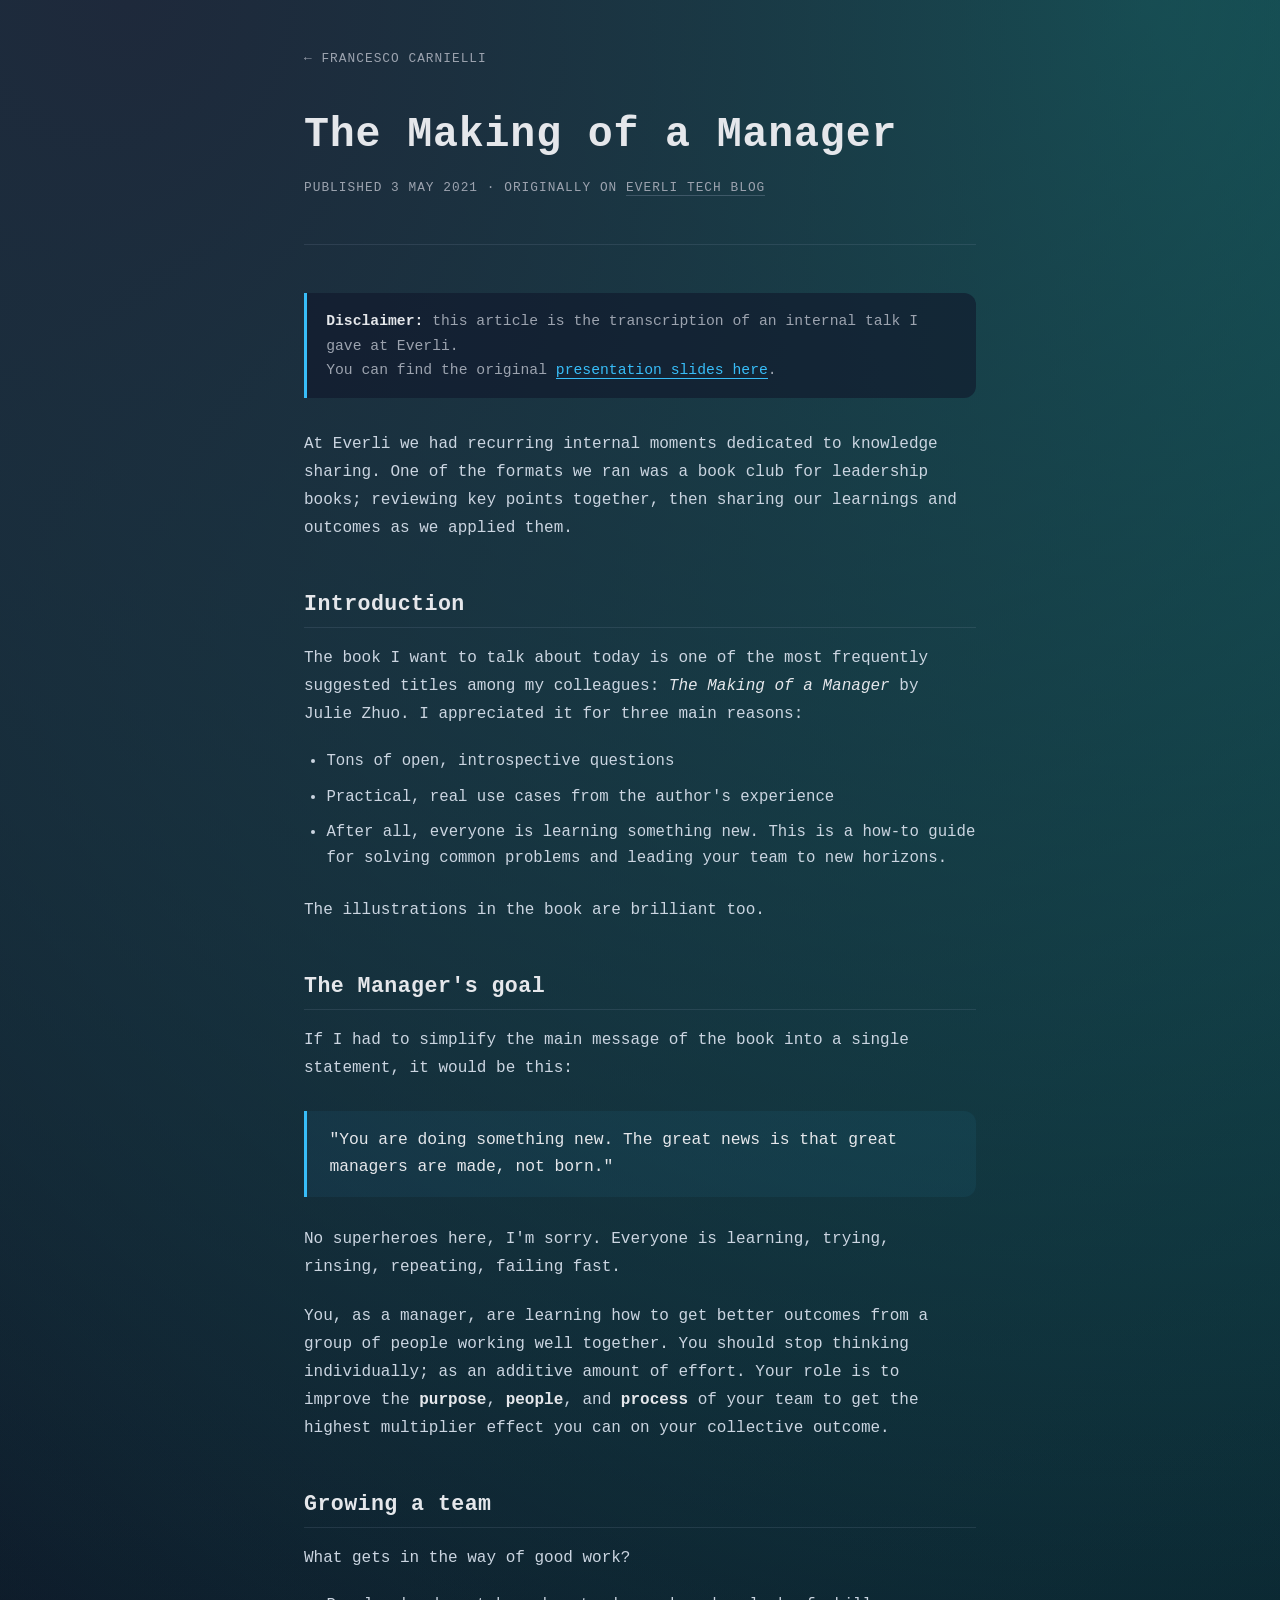
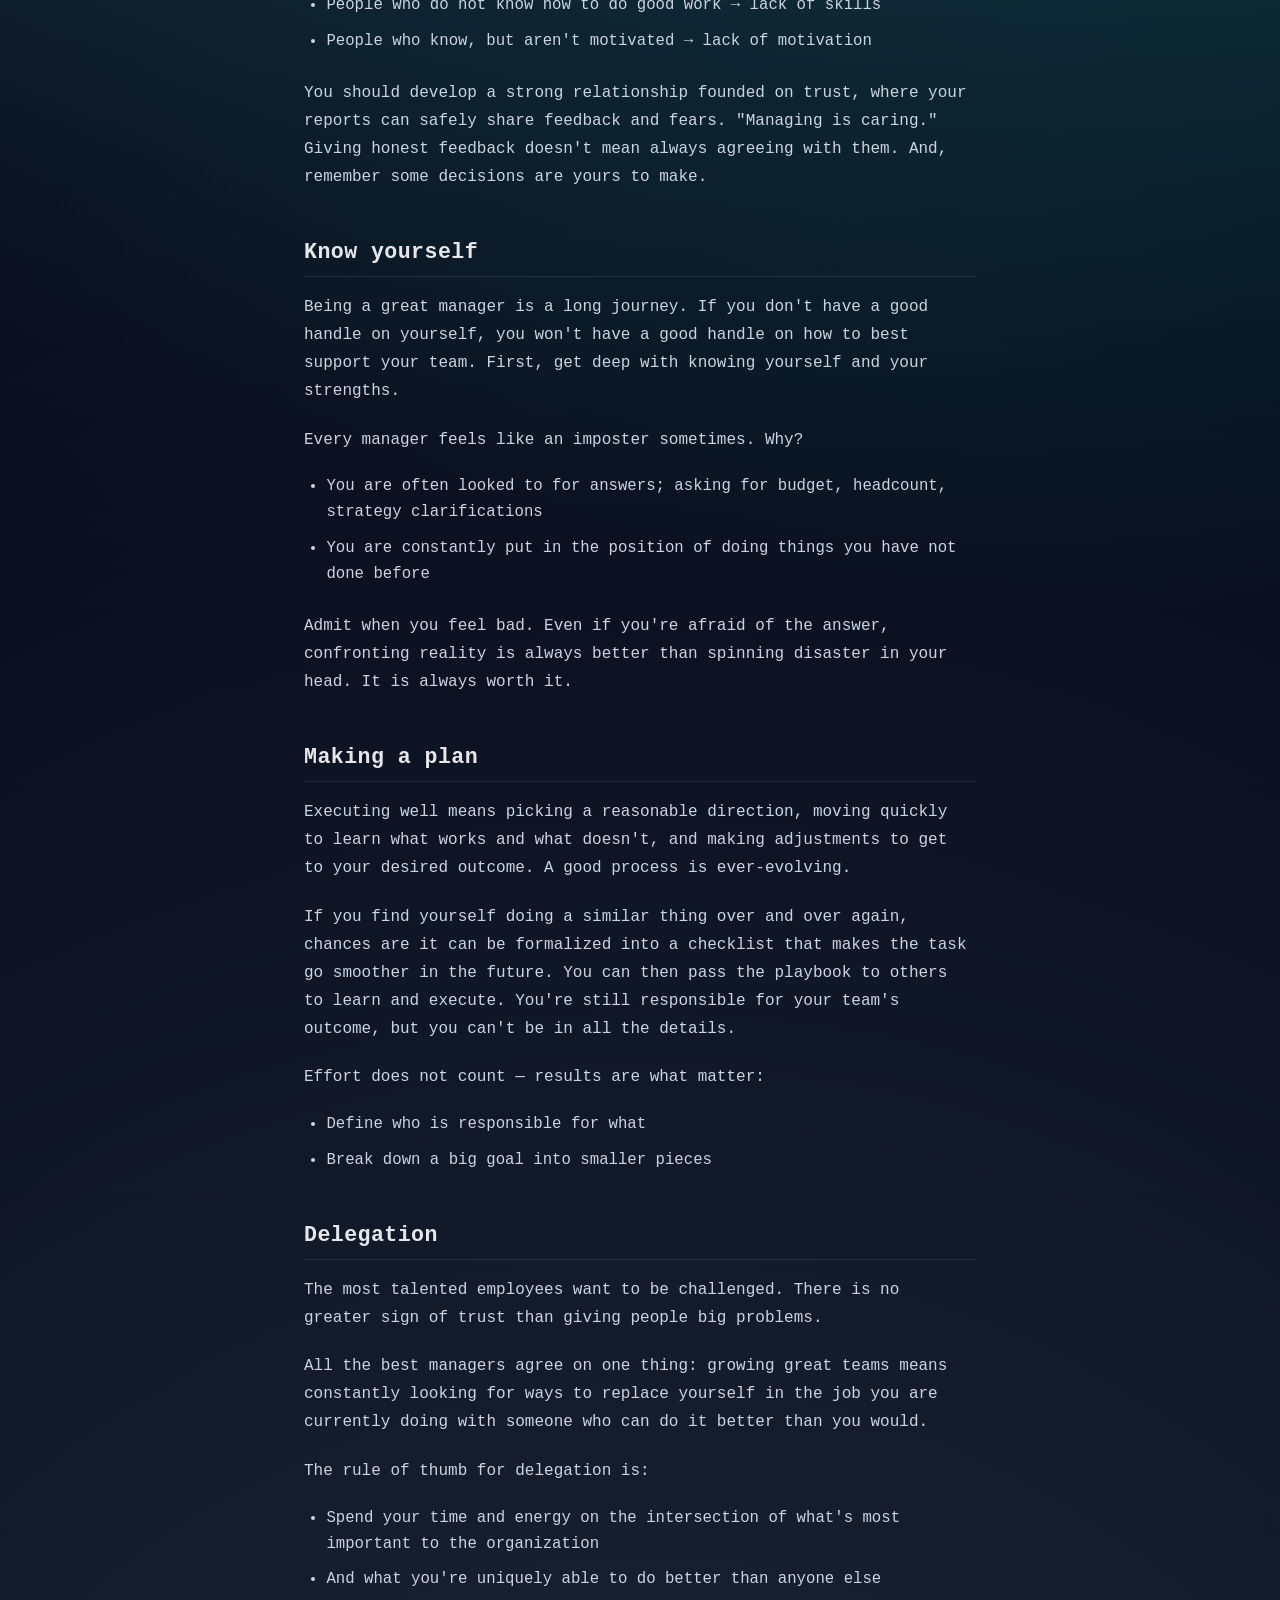
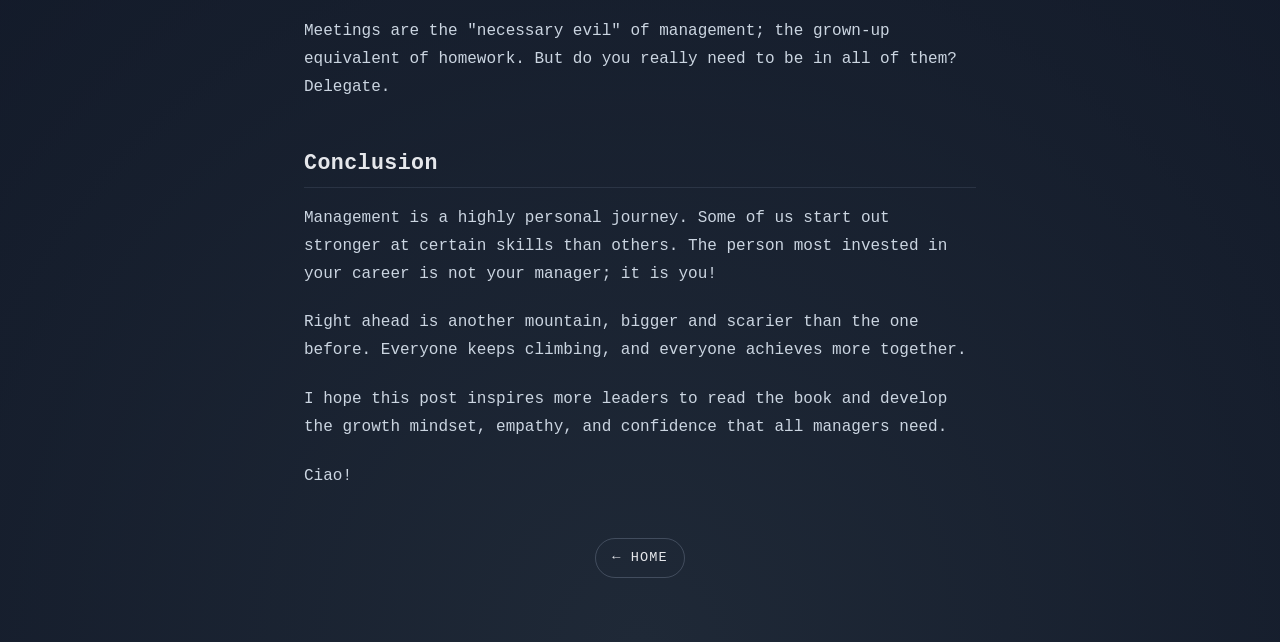
==== the-making-of-a-manager/index.html @ 4a0f3ffa "build: trying to restore first post" ====
<!DOCTYPE html>
<html lang="en">
<head>
  <meta charset="utf-8" />
  <title>The Making of a Manager · Francesco Carnielli</title>
  <meta name="author" content="Francesco Carnielli" />
  <meta name="description" content="Notes and takeaways from Julie Zhuo's 'The Making of a Manager' — book review and reflections from an engineering leader on managing teams, delegation, and growing as a manager." />
  <meta name="keywords" content="engineering management, manager, leadership, book review, Julie Zhuo, team scaling" />
  <meta name="viewport" content="width=device-width, initial-scale=1" />
  <link rel="icon" type="image/x-icon" href="/favicon.ico" />
  <link rel="canonical" href="https://francesco.carnielli.dev/the-making-of-a-manager/" />
  <link rel="stylesheet" href="/style.css" />

  <meta property="og:title" content="The Making of a Manager · Francesco Carnielli" />
  <meta property="og:description" content="Notes and takeaways from Julie Zhuo's 'The Making of a Manager' — book review and reflections from an engineering leader." />
  <meta property="og:type" content="article" />
  <meta property="og:url" content="https://francesco.carnielli.dev/the-making-of-a-manager/" />
  <meta property="article:author" content="Francesco Carnielli" />
  <meta property="article:published_time" content="2021-05-03" />
  <meta name="twitter:card" content="summary" />
  <meta name="theme-color" content="#020617" />
  <link rel="author" href="/humans.txt" />

  <script async src="https://www.googletagmanager.com/gtag/js?id=G-HYYJ00WPV2"></script>
  <script>
    window.dataLayer = window.dataLayer || [];
    function gtag(){dataLayer.push(arguments);}
    gtag('js', new Date());

    gtag('config', 'G-HYYJ00WPV2');
  </script>

  <script type="application/ld+json">
  {
    "@context": "https://schema.org",
    "@type": "Article",
    "headline": "The Making of a Manager",
    "description": "Notes and takeaways from Julie Zhuo's 'The Making of a Manager'.",
    "author": {
      "@type": "Person",
      "name": "Francesco Carnielli",
      "url": "https://francesco.carnielli.dev/"
    },
    "datePublished": "2021-05-03",
    "publisher": {
      "@type": "Person",
      "name": "Francesco Carnielli"
    },
    "mainEntityOfPage": {
      "@type": "WebPage",
      "@id": "https://francesco.carnielli.dev/the-making-of-a-manager/"
    }
  }
  </script>

</head>
<body>
  <main class="article-page">
    <nav class="breadcrumb">
      <a href="/">← Francesco Carnielli</a>
    </nav>

    <article>
      <header>
        <h1>The Making of a Manager</h1>
        <p class="meta">
          Published 3 May 2021 &middot;
          Originally on <a href="https://web.archive.org/web/20230128145555/https://tech.everli.com/2021/05/03/the-making-of-a-manager/" target="_blank" rel="noopener">Everli Tech Blog</a>
        </p>
      </header>

      <div class="disclaimer">
        <strong>Disclaimer:</strong> this article is the transcription of an internal talk I gave at Everli.
        <br />
        You can find the original <a href="https://docs.google.com/presentation/d/1e2acsJJSo64x1NbBW01m2_OmqAWt-j1PKuzexHRxlvU/edit?usp=sharing" target="_blank" rel="noopener">presentation slides here</a>.
      </div>

      <p>
        At Everli we had recurring internal moments dedicated to knowledge sharing.
        One of the formats we ran was a book club for leadership books; reviewing key points together, then sharing our learnings and outcomes as we applied them.
      </p>

      <h2>Introduction</h2>
      <p>
        The book I want to talk about today is one of the most frequently suggested titles among my colleagues:
        <em>The Making of a Manager</em> by Julie Zhuo. I appreciated it for three main reasons:
      </p>
      <ul>
        <li>Tons of open, introspective questions</li>
        <li>Practical, real use cases from the author's experience</li>
        <li>After all, everyone is learning something new. This is a how-to guide for solving common problems and leading your team to new horizons.</li>
      </ul>
      <p>The illustrations in the book are brilliant too.</p>

      <h2>The Manager's goal</h2>
      <p>If I had to simplify the main message of the book into a single statement, it would be this:</p>

      <blockquote>
        "You are doing something new. The great news is that great managers are made, not born."
      </blockquote>

      <p>No superheroes here, I'm sorry. Everyone is learning, trying, rinsing, repeating, failing fast.</p>
      <p>
        You, as a manager, are learning how to get better outcomes from a group of people working well
        together. You should stop thinking individually; as an additive amount of effort. Your role is to
        improve the <strong>purpose</strong>, <strong>people</strong>, and <strong>process</strong> of your
        team to get the highest multiplier effect you can on your collective outcome.
      </p>

      <h2>Growing a team</h2>
      <p>What gets in the way of good work?</p>
      <ul>
        <li>People who do not know how to do good work &rarr; lack of skills</li>
        <li>People who know, but aren't motivated &rarr; lack of motivation</li>
      </ul>
      <p>
        You should develop a strong relationship founded on trust, where your reports can safely share feedback and fears.
        "Managing is caring." Giving honest feedback doesn't mean always agreeing with them.
        And, remember some decisions are yours to make.
      </p>

      <h2>Know yourself</h2>
      <p>
        Being a great manager is a long journey. If you don't have a good handle on yourself, you won't
        have a good handle on how to best support your team. First, get deep with knowing yourself and
        your strengths.
      </p>
      <p>Every manager feels like an imposter sometimes. Why?</p>
      <ul>
        <li>You are often looked to for answers; asking for budget, headcount, strategy clarifications</li>
        <li>You are constantly put in the position of doing things you have not done before</li>
      </ul>
      <p>
        Admit when you feel bad. Even if you're afraid of the answer, confronting reality is always better
        than spinning disaster in your head. It is always worth it.
      </p>

      <h2>Making a plan</h2>
      <p>
        Executing well means picking a reasonable direction, moving quickly to learn what works and what
        doesn't, and making adjustments to get to your desired outcome. A good process is ever-evolving.
      </p>
      <p>
        If you find yourself doing a similar thing over and over again, chances are it can be formalized
        into a checklist that makes the task go smoother in the future. You can then pass the playbook to
        others to learn and execute. You're still responsible for your team's outcome, but you can't be
        in all the details.
      </p>
      <p>Effort does not count &mdash; results are what matter:</p>
      <ul>
        <li>Define who is responsible for what</li>
        <li>Break down a big goal into smaller pieces</li>
      </ul>

      <h2>Delegation</h2>
      <p>
        The most talented employees want to be challenged. There is no greater sign of trust than giving
        people big problems.
      </p>
      <p>
        All the best managers agree on one thing: growing great teams means constantly looking for ways
        to replace yourself in the job you are currently doing with someone who can do it better than
        you would.
      </p>
      <p>The rule of thumb for delegation is:</p>
      <ul>
        <li>Spend your time and energy on the intersection of what's most important to the organization</li>
        <li>And what you're uniquely able to do better than anyone else</li>
      </ul>
      <p>
        Meetings are the "necessary evil" of management; the grown-up equivalent of homework. But do
        you really need to be in all of them? Delegate.
      </p>

      <h2>Conclusion</h2>
      <p>
        Management is a highly personal journey. Some of us start out stronger at certain skills than
        others. The person most invested in your career is not your manager; it is you!
      </p>
      <p>
        Right ahead is another mountain, bigger and scarier than the one before. Everyone keeps climbing,
        and everyone achieves more together.
      </p>
      <p>
        I hope this post inspires more leaders to read the book and develop the growth mindset, empathy,
        and confidence that all managers need.
      </p>
      <p>Ciao!</p>

    </article>

    <nav class="bottom-nav">
      <a href="/">← Home</a>
    </nav>
  </main>
</body>
</html>
---- style.css ----
:root {
  --bg: #020617;
  --bg-soft: #0b1120;
  --fg: #e5e7eb;
  --fg-body: #cbd5e1;
  --muted: #9ca3af;
  --accent: #38bdf8;
  --accent-soft: rgba(56, 189, 248, 0.18);
  --link-hover: #7dd3fc;

  --font-mono: ui-monospace, SFMono-Regular, Menlo, Monaco, Consolas, "Liberation Mono", "Fira Code", "JetBrains Mono", monospace;

  --radius-lg: 0.75rem;
  --radius-full: 999px;
  --shadow-soft: 0 18px 45px rgba(15, 23, 42, 0.75);
  --transition-fast: 160ms ease-out;
}

*, *::before, *::after { box-sizing: border-box; }

body {
  margin: 0;
  min-height: 100vh;
  font-family: var(--font-mono);
  background:
    radial-gradient(circle at 10% 0%, #1e293b 0, transparent 55%),
    radial-gradient(circle at 90% 0%, #0f766e 0, transparent 55%),
    radial-gradient(circle at 50% 100%, #1f2937 0, transparent 55%),
    linear-gradient(180deg, var(--bg-soft), var(--bg));
  color: var(--fg-body);
  display: flex;
  flex-direction: column;
  -webkit-font-smoothing: antialiased;
  text-rendering: optimizeLegibility;
  line-height: 1.65;
}

a { transition: color var(--transition-fast), border-color var(--transition-fast); }

/* =============================================================
 * Homepage specific
 * ============================================================= */

main.page {
  flex: 1;
  display: flex;
  flex-direction: column;
  align-items: center;
  padding: 3rem 1.5rem 2rem;
  position: relative;
  z-index: 1;
  gap: 2.5rem;
}

.hero {
  max-width: 640px;
  text-align: center;
}
.hero h1 {
  margin: 0 0 0.25rem;
  font-size: clamp(2.2rem, 3vw + 1rem, 3.1rem);
  font-weight: 600;
  letter-spacing: 0.06em;
  text-transform: uppercase;
  color: var(--fg);
}
.hero h2 {
  margin: 0 0 0.6rem;
  font-size: clamp(1rem, 1.2vw + 0.8rem, 1.35rem);
  font-weight: 300;
  opacity: 0.9;
  color: var(--fg);
}
.hero .tagline {
  margin: 0 auto;
  font-size: 0.9rem;
  color: var(--muted);
  line-height: 1.6;
  max-width: 520px;
}

/* Nav pill */
nav.links {
  padding: 1.1rem 1.25rem;
  border-radius: 999px;
  background: linear-gradient(135deg, rgba(15,23,42,0.9), rgba(15,23,42,0.95));
  border: 1px solid rgba(148, 163, 184, 0.45);
  box-shadow: var(--shadow-soft);
  backdrop-filter: blur(18px);
  -webkit-backdrop-filter: blur(18px);
}
nav.links ul {
  margin: 0; padding: 0; list-style: none;
  display: flex; flex-wrap: wrap; gap: 0.4rem;
  justify-content: center; align-items: center;
}
nav.links li { transition: opacity var(--transition-fast); }
nav.links a {
  position: relative;
  display: inline-flex; align-items: center; gap: 0.35rem;
  padding: 0.45rem 0.9rem;
  border-radius: 999px;
  border: 1px solid transparent;
  font-size: 0.9rem;
  letter-spacing: 0.08em;
  text-transform: uppercase;
  text-decoration: none;
  color: var(--fg);
  opacity: 0.9;
  background: radial-gradient(circle at 0 0, var(--accent-soft), transparent 55%);
  cursor: pointer;
  white-space: nowrap;
  transition: background var(--transition-fast), border-color var(--transition-fast),
    color var(--transition-fast), opacity var(--transition-fast),
    transform var(--transition-fast), box-shadow var(--transition-fast);
}
nav.links a:hover, nav.links a:focus-visible {
  outline: none;
  background: radial-gradient(circle at 10% 0%, rgba(56,189,248,0.35), transparent 65%);
  border-color: var(--accent);
  color: var(--link-hover);
  opacity: 1;
  transform: translateY(-1px);
  box-shadow: 0 10px 30px rgba(15,23,42,0.85);
}
nav.links li.fade { opacity: 0.25; }

/* Homepage content sections */
.content {
  max-width: 640px;
  width: 100%;
  text-align: left;
}
.content h3 {
  font-size: 0.85rem;
  text-transform: uppercase;
  letter-spacing: 0.14em;
  color: var(--accent);
  margin: 0 0 0.9rem;
  padding-bottom: 0.4rem;
  border-bottom: 1px solid rgba(148,163,184,0.2);
}
.content p {
  font-size: 0.92rem;
  line-height: 1.65;
  color: var(--muted);
  margin: 0 0 0.7rem;
}
.content ul {
  margin: 0 0 1.4rem;
  padding: 0;
  list-style: none;
}
.content li {
  font-size: 0.9rem;
  line-height: 1.55;
  color: var(--muted);
  padding: 0.4rem 0;
}
.content li + li {
  border-top: 1px solid rgba(148,163,184,0.08);
}
.content a {
  color: var(--fg);
  text-decoration: none;
  border-bottom: 1px solid rgba(148,163,184,0.3);
}
.content a:hover {
  color: var(--link-hover);
  border-color: var(--accent);
}
.content .meta {
  font-size: 0.78rem;
  color: rgba(148,163,184,0.5);
  margin-left: 0.3rem;
}

/* Avatar */
.avatar {
  margin: 0;
  padding: 0.65rem;
  border-radius: var(--radius-lg);
  background: radial-gradient(circle at 20% 0%, rgba(56,189,248,0.24), transparent 55%);
  border: 1px solid rgba(30,64,175,0.9);
  box-shadow: var(--shadow-soft);
}
.avatar img {
  display: block; max-width: 100%; height: auto;
  border-radius: calc(var(--radius-lg) - 0.35rem);
  opacity: 0.96;
  transition: transform var(--transition-fast), box-shadow var(--transition-fast), opacity var(--transition-fast);
}
.avatar img:hover { opacity: 1; box-shadow: 0 22px 50px rgba(15,23,42,0.95); }

/* Crosshair animation */
.game-line { position: fixed; pointer-events: none; z-index: 0; }
#upper { top:0; left:0; width:0; height:100vh; display:flex; justify-content:flex-start; align-items:flex-start; }
#lateral { top:0; left:0; width:100vw; height:0; display:flex; justify-content:flex-start; align-items:flex-start; }
.game-line__bar { background:linear-gradient(to bottom,rgba(56,189,248,0.85),transparent); width:2px; height:0; box-shadow:0 0 22px rgba(56,189,248,0.68); }
#lateral-bar { background:linear-gradient(to right,rgba(56,189,248,0.85),transparent); width:0; height:2px; }

/* Homepage footer */
footer.site-footer {
  position: relative; z-index: 1;
  padding: 0.8rem 1.5rem 1.4rem;
  text-align: center;
  font-size: 0.8rem;
  color: var(--muted);
  letter-spacing: 0.08em;
}
footer.site-footer a { color: var(--muted); text-decoration: none; }
footer.site-footer a:hover { color: var(--link-hover); }

/* =============================================================
 * Blog / article pages
 * ============================================================= */

.article-page {
  max-width: 720px;
  margin: 0 auto;
  padding: 3rem 1.5rem 4rem;
  flex: 1;
}

.breadcrumb {
  font-size: 0.8rem;
  letter-spacing: 0.08em;
  text-transform: uppercase;
  margin-bottom: 2.5rem;
  color: var(--muted);
}
.breadcrumb a {
  color: var(--muted);
  text-decoration: none;
  border-bottom: 1px solid transparent;
}
.breadcrumb a:hover { color: var(--link-hover); border-bottom-color: var(--accent); }

article header {
  margin-bottom: 3rem;
  padding-bottom: 1.5rem;
  border-bottom: 1px solid rgba(148, 163, 184, 0.15);
}
article h1 {
  font-size: clamp(1.8rem, 2.5vw + 1rem, 2.6rem);
  font-weight: 600;
  letter-spacing: 0.02em;
  color: var(--fg);
  margin: 0 0 1rem;
  line-height: 1.25;
}
article .meta {
  font-size: 0.8rem;
  letter-spacing: 0.08em;
  text-transform: uppercase;
  color: var(--muted);
}
article .meta a {
  color: var(--muted);
  text-decoration: none;
  border-bottom: 1px solid rgba(148, 163, 184, 0.3);
}
article .meta a:hover { color: var(--link-hover); border-color: var(--accent); }

/* Disclaimer */
.disclaimer {
  background: rgba(15, 23, 42, 0.6);
  border-left: 3px solid var(--accent);
  padding: 1rem 1.2rem;
  margin: 0 0 2rem;
  font-size: 0.92rem;
  color: var(--muted);
  border-radius: 0 var(--radius-lg) var(--radius-lg) 0;
}
.disclaimer strong { color: var(--fg); }
.disclaimer a { color: var(--accent); text-decoration: none; border-bottom: 1px solid var(--accent); }
.disclaimer a:hover { color: var(--link-hover); }

/* Article body */
article h2 {
  font-size: 1.35rem;
  color: var(--fg);
  margin: 2.8rem 0 1rem;
  padding-bottom: 0.3rem;
  border-bottom: 1px solid rgba(148, 163, 184, 0.15);
  letter-spacing: 0.02em;
}
article p {
  margin: 0 0 1.3rem;
  font-size: 1rem;
  line-height: 1.75;
}
article ul {
  margin: 0 0 1.5rem;
  padding-left: 1.4rem;
}
article li {
  margin-bottom: 0.6rem;
  font-size: 0.98rem;
  line-height: 1.65;
}
article blockquote {
  margin: 1.8rem 0;
  padding: 1rem 1.4rem;
  border-left: 3px solid var(--accent);
  background: rgba(56, 189, 248, 0.06);
  font-style: normal;
  color: var(--fg);
  border-radius: 0 var(--radius-lg) var(--radius-lg) 0;
  font-size: 1.02rem;
}
article em { color: var(--fg); font-style: italic; }
article strong { color: var(--fg); }
article a {
  color: var(--fg);
  text-decoration: none;
  border-bottom: 1px solid rgba(148, 163, 184, 0.4);
}
article a:hover { color: var(--link-hover); border-color: var(--accent); }

article footer {
  margin-top: 3rem;
  padding-top: 2rem;
  border-top: 1px solid rgba(148, 163, 184, 0.15);
  font-size: 0.85rem;
  color: var(--muted);
}
article footer p { margin: 0.4rem 0; }
article footer .tags {
  display: flex;
  flex-wrap: wrap;
  gap: 0.4rem;
  margin-top: 1rem;
}
article footer .tag {
  padding: 0.25rem 0.7rem;
  border-radius: 999px;
  background: rgba(56, 189, 248, 0.1);
  border: 1px solid rgba(56, 189, 248, 0.25);
  color: var(--accent);
  font-size: 0.72rem;
  letter-spacing: 0.06em;
  text-transform: uppercase;
}

.bottom-nav {
  margin-top: 3rem;
  display: flex;
  justify-content: center;
  gap: 1rem;
  flex-wrap: wrap;
}
.bottom-nav a {
  font-size: 0.85rem;
  letter-spacing: 0.08em;
  text-transform: uppercase;
  padding: 0.5rem 1rem;
  border-radius: 999px;
  border: 1px solid rgba(148, 163, 184, 0.3);
  color: var(--fg);
  text-decoration: none;
  transition: border-color var(--transition-fast), color var(--transition-fast), background var(--transition-fast);
}
.bottom-nav a:hover {
  border-color: var(--accent);
  color: var(--link-hover);
  background: rgba(56, 189, 248, 0.08);
}

/* =============================================================
 * Reduced motion
 * ============================================================= */
@media (prefers-reduced-motion: reduce) {
  .avatar img { transition: opacity 120ms ease-out; transform: none !important; box-shadow: var(--shadow-soft) !important; }
  #upper, #lateral { display: none; }
}

/* =============================================================
 * Mobile
 * ============================================================= */
@media (max-width: 640px) {
  main.page { padding-top: 2.5rem; gap: 2rem; }
  nav.links { border-radius: 1.2rem; padding: 0.9rem; width: 100%; max-width: 360px; }
  nav.links ul { display: grid; grid-template-columns: repeat(2, minmax(0,1fr)); gap: 0.6rem; }
  nav.links a { width: 100%; justify-content: center; font-size: 0.8rem; padding: 0.4rem 0.75rem; }
  .avatar { max-width: 140px; }

  .article-page { padding: 2rem 1.2rem 3rem; }
  article p { font-size: 0.96rem; }
  article li { font-size: 0.94rem; }
}
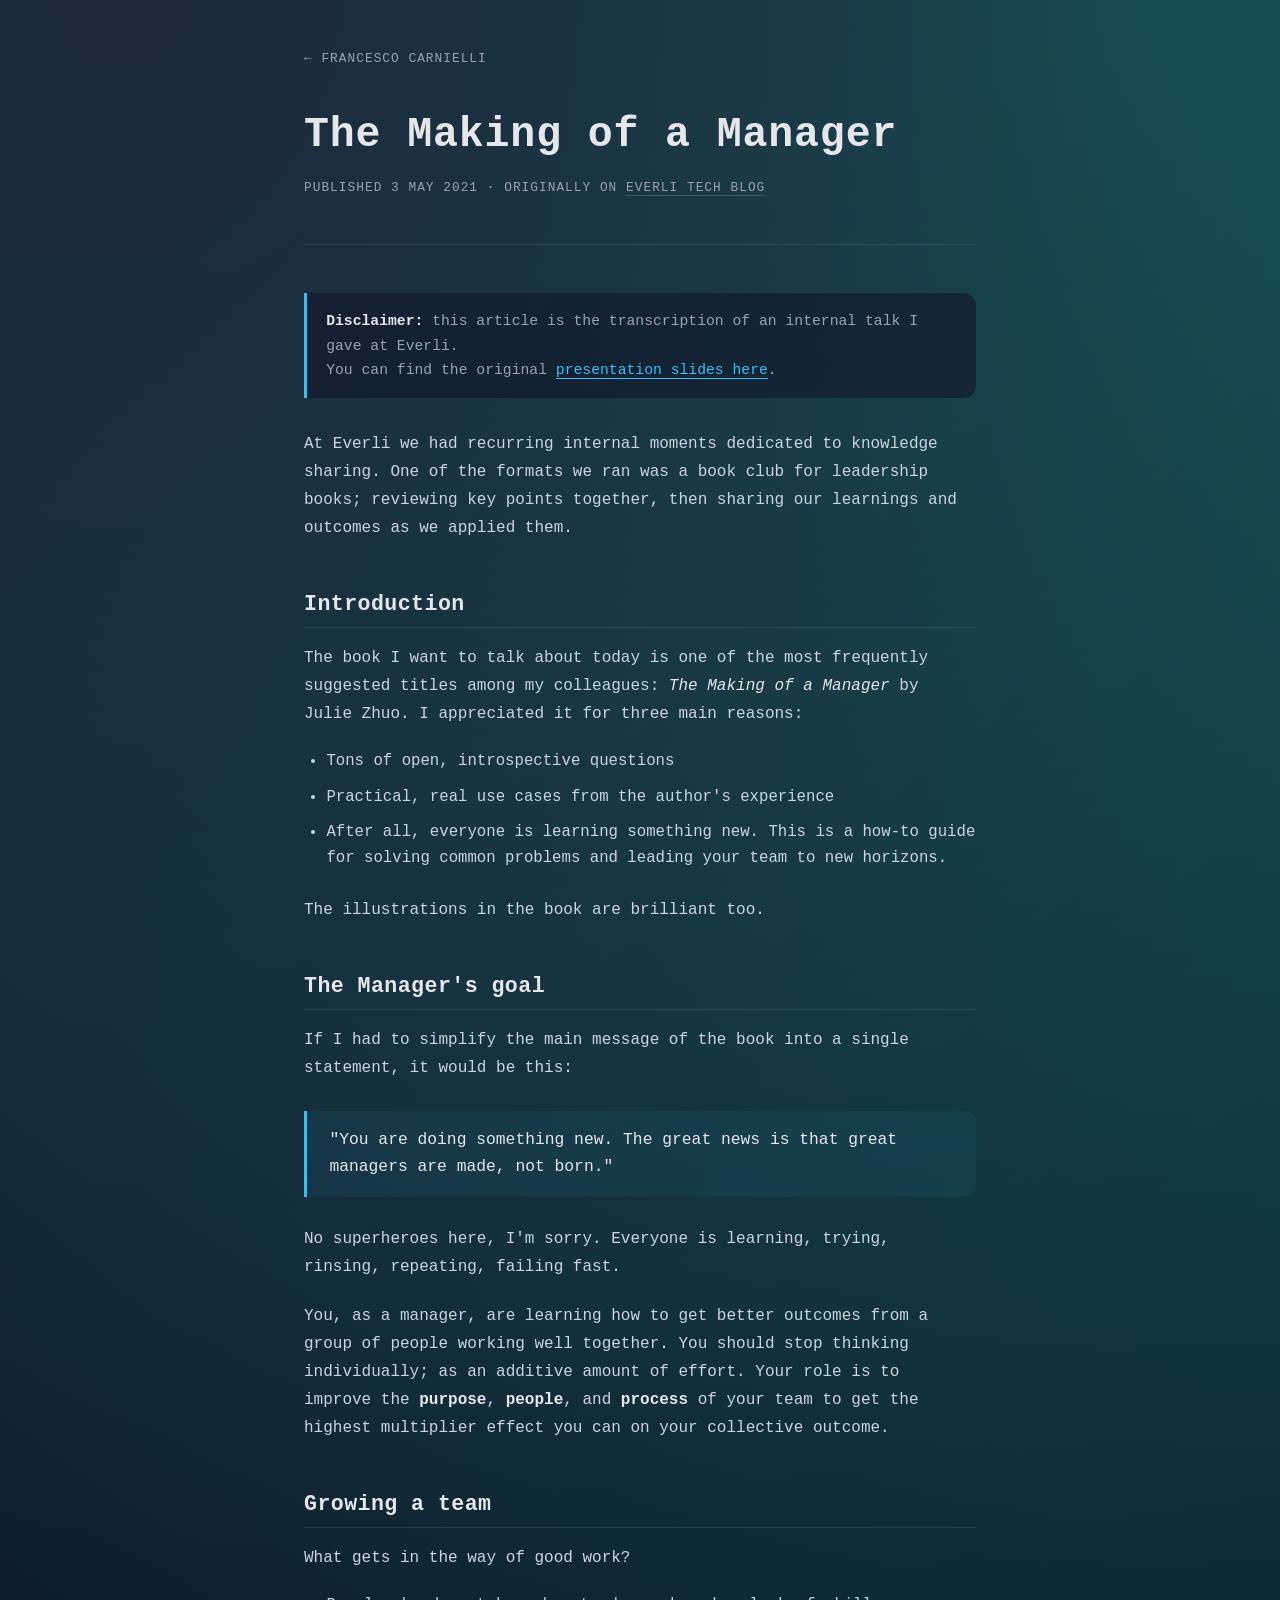
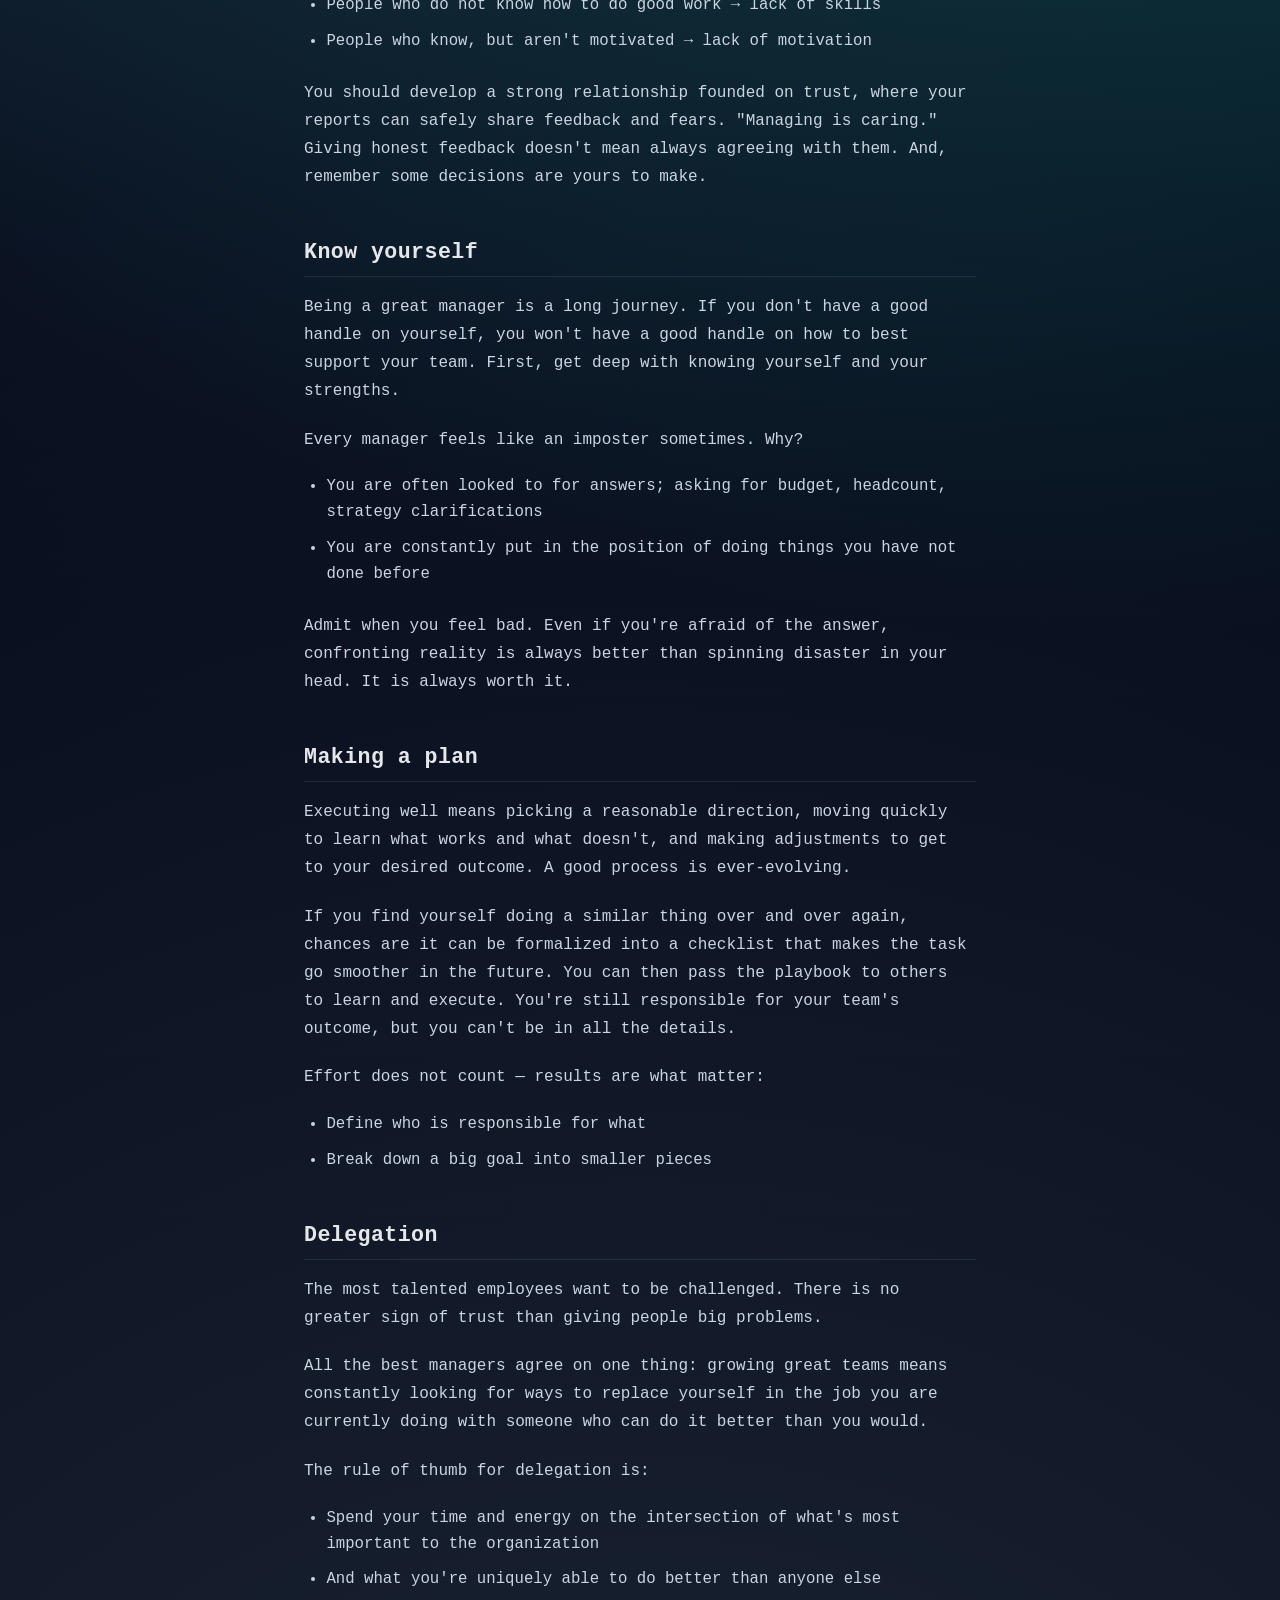
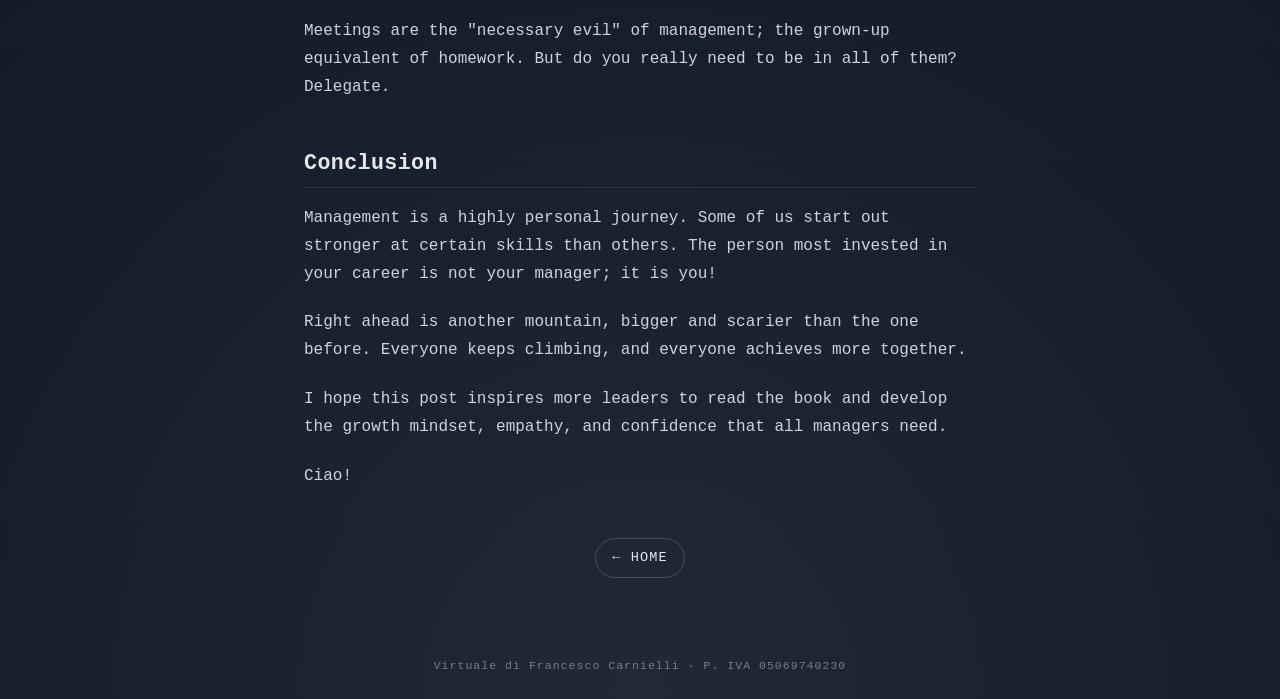
==== commit 478555e8: "feat: add VAT" ====
--- a/the-making-of-a-manager/index.html
+++ b/the-making-of-a-manager/index.html
@@ -3,54 +3,537 @@
 <head>
   <meta charset="utf-8" />
   <title>The Making of a Manager · Francesco Carnielli</title>
+
   <meta name="author" content="Francesco Carnielli" />
   <meta name="description" content="Notes and takeaways from Julie Zhuo's 'The Making of a Manager' — book review and reflections from an engineering leader on managing teams, delegation, and growing as a manager." />
-  <meta name="keywords" content="engineering management, manager, leadership, book review, Julie Zhuo, team scaling" />
   <meta name="viewport" content="width=device-width, initial-scale=1" />
+  <meta name="robots" content="index, follow, max-image-preview:large, max-snippet:-1, max-video-preview:-1">
+
+  <link rel="canonical" href="https://francesco.carnielli.dev/the-making-of-a-manager/" />
+  <link rel="alternate" hreflang="en" href="https://francesco.carnielli.dev/the-making-of-a-manager/">
+  <link rel="alternate" hreflang="x-default" href="https://francesco.carnielli.dev/the-making-of-a-manager/">
+
+  <link rel="preconnect" href="https://www.googletagmanager.com">
+  <link rel="preconnect" href="https://www.google-analytics.com">
   <link rel="icon" type="image/x-icon" href="/favicon.ico" />
-  <link rel="canonical" href="https://francesco.carnielli.dev/the-making-of-a-manager/" />
-  <link rel="stylesheet" href="/style.css" />
-
+  <style>
+:root {
+  --bg: #020617;
+  --bg-soft: #0b1120;
+  --fg: #e5e7eb;
+  --fg-body: #cbd5e1;
+  --muted: #9ca3af;
+  --accent: #38bdf8;
+  --accent-soft: rgba(56, 189, 248, 0.18);
+  --link-hover: #7dd3fc;
+
+  --font-mono: ui-monospace, SFMono-Regular, Menlo, Monaco, Consolas, "Liberation Mono", "Fira Code", "JetBrains Mono", monospace;
+
+  --radius-lg: 0.75rem;
+  --radius-full: 999px;
+  --shadow-soft: 0 18px 45px rgba(15, 23, 42, 0.75);
+  --transition-fast: 160ms ease-out;
+}
+
+*, *::before, *::after { box-sizing: border-box; }
+
+body {
+  margin: 0;
+  min-height: 100vh;
+  font-family: var(--font-mono);
+  background:
+    radial-gradient(circle at 10% 0%, #1e293b 0, transparent 55%),
+    radial-gradient(circle at 90% 0%, #0f766e 0, transparent 55%),
+    radial-gradient(circle at 50% 100%, #1f2937 0, transparent 55%),
+    linear-gradient(180deg, var(--bg-soft), var(--bg));
+  color: var(--fg-body);
+  display: flex;
+  flex-direction: column;
+  -webkit-font-smoothing: antialiased;
+  text-rendering: optimizeLegibility;
+  line-height: 1.65;
+}
+
+a { transition: color var(--transition-fast), border-color var(--transition-fast); }
+
+/* =============================================================
+ * Homepage specific
+ * ============================================================= */
+
+main.page {
+  flex: 1;
+  display: flex;
+  flex-direction: column;
+  align-items: center;
+  padding: 3rem 1.5rem 2rem;
+  position: relative;
+  z-index: 1;
+  gap: 2.5rem;
+}
+
+.hero {
+  max-width: 720px;
+  text-align: center;
+}
+.hero h1 {
+  margin: 0 0 0.25rem;
+  font-size: clamp(2.2rem, 3vw + 1rem, 3.1rem);
+  font-weight: 600;
+  letter-spacing: 0.06em;
+  text-transform: uppercase;
+  color: var(--fg);
+}
+.hero h2 {
+  margin: 0 0 0.6rem;
+  font-size: clamp(1rem, 1.2vw + 0.8rem, 1.35rem);
+  font-weight: 300;
+  opacity: 0.9;
+  color: var(--fg);
+}
+.hero .tagline {
+  margin: 0 auto;
+  font-size: 0.9rem;
+  color: var(--muted);
+  line-height: 1.6;
+  max-width: 520px;
+}
+
+/* Nav pill */
+nav.links {
+  padding: 1.1rem 1.25rem;
+  border-radius: 999px;
+  background: linear-gradient(135deg, rgba(15,23,42,0.9), rgba(15,23,42,0.95));
+  border: 1px solid rgba(148, 163, 184, 0.45);
+  box-shadow: var(--shadow-soft);
+  backdrop-filter: blur(18px);
+  -webkit-backdrop-filter: blur(18px);
+}
+nav.links ul {
+  margin: 0; padding: 0; list-style: none;
+  display: flex; flex-wrap: wrap; gap: 0.4rem;
+  justify-content: center; align-items: center;
+}
+nav.links li { transition: opacity var(--transition-fast); }
+nav.links a {
+  position: relative;
+  display: inline-flex; align-items: center; gap: 0.35rem;
+  padding: 0.45rem 0.9rem;
+  border-radius: 999px;
+  border: 1px solid transparent;
+  font-size: 0.9rem;
+  letter-spacing: 0.08em;
+  text-transform: uppercase;
+  text-decoration: none;
+  color: var(--fg);
+  opacity: 0.9;
+  background: radial-gradient(circle at 0 0, var(--accent-soft), transparent 55%);
+  cursor: pointer;
+  white-space: nowrap;
+  transition: background var(--transition-fast), border-color var(--transition-fast),
+    color var(--transition-fast), opacity var(--transition-fast),
+    transform var(--transition-fast), box-shadow var(--transition-fast);
+}
+nav.links a:hover, nav.links a:focus-visible {
+  outline: none;
+  background: radial-gradient(circle at 10% 0%, rgba(56,189,248,0.35), transparent 65%);
+  border-color: var(--accent);
+  color: var(--link-hover);
+  opacity: 1;
+  transform: translateY(-1px);
+  box-shadow: 0 10px 30px rgba(15,23,42,0.85);
+}
+nav.links li.fade { opacity: 0.25; }
+
+/* Homepage content sections */
+.content {
+  max-width: 720px;
+  width: 100%;
+  text-align: left;
+}
+.content h3 {
+  font-size: 0.85rem;
+  text-transform: uppercase;
+  letter-spacing: 0.14em;
+  color: var(--accent);
+  margin: 0 0 0.9rem;
+  padding-bottom: 0.4rem;
+  border-bottom: 1px solid rgba(148,163,184,0.2);
+}
+.content p {
+  font-size: 0.92rem;
+  line-height: 1.65;
+  color: var(--muted);
+  margin: 0 0 0.7rem;
+}
+.content ul {
+  margin: 0 0 1.4rem;
+  padding: 0;
+  list-style: none;
+}
+.content li {
+  font-size: 0.9rem;
+  line-height: 1.55;
+  color: var(--muted);
+  padding: 0.4rem 0;
+}
+.content li + li {
+  border-top: 1px solid rgba(148,163,184,0.08);
+}
+.content a {
+  color: var(--fg);
+  text-decoration: none;
+  border-bottom: 1px solid rgba(148,163,184,0.3);
+}
+.content a:hover {
+  color: var(--link-hover);
+  border-color: var(--accent);
+}
+.content .meta {
+  font-size: 0.78rem;
+  color: rgba(148,163,184,0.5);
+  margin-left: 0.3rem;
+}
+
+/* Avatar */
+.avatar {
+  margin: 0;
+  padding: 0.65rem;
+  border-radius: var(--radius-lg);
+  background: radial-gradient(circle at 20% 0%, rgba(56,189,248,0.24), transparent 55%);
+  border: 1px solid rgba(30,64,175,0.9);
+  box-shadow: var(--shadow-soft);
+}
+.avatar img {
+  display: block; max-width: 100%; height: auto;
+  border-radius: calc(var(--radius-lg) - 0.35rem);
+  opacity: 0.96;
+  transition: transform var(--transition-fast), box-shadow var(--transition-fast), opacity var(--transition-fast);
+}
+.avatar img:hover { opacity: 1; box-shadow: 0 22px 50px rgba(15,23,42,0.95); }
+
+/* Crosshair animation */
+.game-line { position: fixed; pointer-events: none; z-index: 0; }
+#upper { top:0; left:0; width:0; height:100vh; display:flex; justify-content:flex-start; align-items:flex-start; }
+#lateral { top:0; left:0; width:100vw; height:0; display:flex; justify-content:flex-start; align-items:flex-start; }
+.game-line__bar { background:linear-gradient(to bottom,rgba(56,189,248,0.85),transparent); width:2px; height:0; box-shadow:0 0 22px rgba(56,189,248,0.68); }
+#lateral-bar { background:linear-gradient(to right,rgba(56,189,248,0.85),transparent); width:0; height:2px; }
+
+/* Homepage footer */
+footer.site-footer {
+  position: relative; z-index: 1;
+  padding: 0.8rem 1.5rem 1.4rem;
+  text-align: center;
+  font-size: 0.8rem;
+  color: var(--muted);
+  letter-spacing: 0.08em;
+}
+footer.site-footer a { color: var(--muted); text-decoration: none; }
+footer.site-footer a:hover { color: var(--link-hover); }
+
+/* =============================================================
+ * Blog / article pages
+ * ============================================================= */
+
+.article-page {
+  max-width: 720px;
+  margin: 0 auto;
+  padding: 3rem 1.5rem 4rem;
+  flex: 1;
+}
+
+.breadcrumb {
+  font-size: 0.8rem;
+  letter-spacing: 0.08em;
+  text-transform: uppercase;
+  margin-bottom: 2.5rem;
+  color: var(--muted);
+}
+.breadcrumb a {
+  color: var(--muted);
+  text-decoration: none;
+  border-bottom: 1px solid transparent;
+}
+.breadcrumb a:hover { color: var(--link-hover); border-bottom-color: var(--accent); }
+
+article header {
+  margin-bottom: 3rem;
+  padding-bottom: 1.5rem;
+  border-bottom: 1px solid rgba(148, 163, 184, 0.15);
+}
+article h1 {
+  font-size: clamp(1.8rem, 2.5vw + 1rem, 2.6rem);
+  font-weight: 600;
+  letter-spacing: 0.02em;
+  color: var(--fg);
+  margin: 0 0 1rem;
+  line-height: 1.25;
+}
+article .meta {
+  font-size: 0.8rem;
+  letter-spacing: 0.08em;
+  text-transform: uppercase;
+  color: var(--muted);
+}
+article .meta a {
+  color: var(--muted);
+  text-decoration: none;
+  border-bottom: 1px solid rgba(148, 163, 184, 0.3);
+}
+article .meta a:hover { color: var(--link-hover); border-color: var(--accent); }
+
+/* Disclaimer */
+.disclaimer {
+  background: rgba(15, 23, 42, 0.6);
+  border-left: 3px solid var(--accent);
+  padding: 1rem 1.2rem;
+  margin: 0 0 2rem;
+  font-size: 0.92rem;
+  color: var(--muted);
+  border-radius: 0 var(--radius-lg) var(--radius-lg) 0;
+}
+.disclaimer strong { color: var(--fg); }
+.disclaimer a { color: var(--accent); text-decoration: none; border-bottom: 1px solid var(--accent); }
+.disclaimer a:hover { color: var(--link-hover); }
+
+/* Article body */
+article h2 {
+  font-size: 1.35rem;
+  color: var(--fg);
+  margin: 2.8rem 0 1rem;
+  padding-bottom: 0.3rem;
+  border-bottom: 1px solid rgba(148, 163, 184, 0.15);
+  letter-spacing: 0.02em;
+}
+article p {
+  margin: 0 0 1.3rem;
+  font-size: 1rem;
+  line-height: 1.75;
+}
+article ul {
+  margin: 0 0 1.5rem;
+  padding-left: 1.4rem;
+}
+article li {
+  margin-bottom: 0.6rem;
+  font-size: 0.98rem;
+  line-height: 1.65;
+}
+article blockquote {
+  margin: 1.8rem 0;
+  padding: 1rem 1.4rem;
+  border-left: 3px solid var(--accent);
+  background: rgba(56, 189, 248, 0.06);
+  font-style: normal;
+  color: var(--fg);
+  border-radius: 0 var(--radius-lg) var(--radius-lg) 0;
+  font-size: 1.02rem;
+}
+article em { color: var(--fg); font-style: italic; }
+article strong { color: var(--fg); }
+article a {
+  color: var(--fg);
+  text-decoration: none;
+  border-bottom: 1px solid rgba(148, 163, 184, 0.4);
+}
+article a:hover { color: var(--link-hover); border-color: var(--accent); }
+
+article footer {
+  margin-top: 3rem;
+  padding-top: 2rem;
+  border-top: 1px solid rgba(148, 163, 184, 0.15);
+  font-size: 0.85rem;
+  color: var(--muted);
+}
+article footer p { margin: 0.4rem 0; }
+article footer .tags {
+  display: flex;
+  flex-wrap: wrap;
+  gap: 0.4rem;
+  margin-top: 1rem;
+}
+article footer .tag {
+  padding: 0.25rem 0.7rem;
+  border-radius: 999px;
+  background: rgba(56, 189, 248, 0.1);
+  border: 1px solid rgba(56, 189, 248, 0.25);
+  color: var(--accent);
+  font-size: 0.72rem;
+  letter-spacing: 0.06em;
+  text-transform: uppercase;
+}
+
+.bottom-nav {
+  margin-top: 3rem;
+  display: flex;
+  justify-content: center;
+  gap: 1rem;
+  flex-wrap: wrap;
+}
+.bottom-nav a {
+  font-size: 0.85rem;
+  letter-spacing: 0.08em;
+  text-transform: uppercase;
+  padding: 0.5rem 1rem;
+  border-radius: 999px;
+  border: 1px solid rgba(148, 163, 184, 0.3);
+  color: var(--fg);
+  text-decoration: none;
+  transition: border-color var(--transition-fast), color var(--transition-fast), background var(--transition-fast);
+}
+.bottom-nav a:hover {
+  border-color: var(--accent);
+  color: var(--link-hover);
+  background: rgba(56, 189, 248, 0.08);
+}
+
+/* =============================================================
+ * Reduced motion
+ * ============================================================= */
+@media (prefers-reduced-motion: reduce) {
+  .avatar img { transition: opacity 120ms ease-out; transform: none !important; box-shadow: var(--shadow-soft) !important; }
+  #upper, #lateral { display: none; }
+}
+
+/* =============================================================
+ * Mobile
+ * ============================================================= */
+@media (max-width: 720px) {
+  main.page { padding-top: 2.5rem; gap: 2rem; }
+  nav.links { border-radius: 1.2rem; padding: 0.9rem; width: 100%; max-width: 360px; }
+  nav.links ul { display: grid; grid-template-columns: repeat(2, minmax(0,1fr)); gap: 0.6rem; }
+  nav.links a { width: 100%; justify-content: center; font-size: 0.8rem; padding: 0.4rem 0.75rem; }
+  .avatar { max-width: 140px; }
+
+  .article-page { padding: 2rem 1.2rem 3rem; }
+  article p { font-size: 0.96rem; }
+  article li { font-size: 0.94rem; }
+}
+  </style>
+  <link rel="author" href="/humans.txt" />
+
+  <meta name="theme-color" content="#020617" />
   <meta property="og:title" content="The Making of a Manager · Francesco Carnielli" />
   <meta property="og:description" content="Notes and takeaways from Julie Zhuo's 'The Making of a Manager' — book review and reflections from an engineering leader." />
   <meta property="og:type" content="article" />
   <meta property="og:url" content="https://francesco.carnielli.dev/the-making-of-a-manager/" />
+  <meta property="og:site_name" content="Francesco Carnielli" />
+  <meta property="og:locale" content="en_US" />
+  <meta property="og:image" content="https://francesco.carnielli.dev/1620806914573.jpeg" />
+  <meta property="og:image:type" content="image/jpeg" />
+  <meta property="og:image:width" content="746" />
+  <meta property="og:image:height" content="746" />
+  <meta property="og:image:alt" content="Francesco Carnielli" />
+
+  <meta name="twitter:card" content="summary" />
+  <meta name="twitter:title" content="The Making of a Manager · Francesco Carnielli" />
+  <meta name="twitter:description" content="Notes and takeaways from Julie Zhuo's 'The Making of a Manager' — reflections from an engineering leader." />
+  <meta name="twitter:image" content="https://francesco.carnielli.dev/1620806914573.jpeg" />
+  <meta name="twitter:image:alt" content="Francesco Carnielli" />
+
   <meta property="article:author" content="Francesco Carnielli" />
-  <meta property="article:published_time" content="2021-05-03" />
-  <meta name="twitter:card" content="summary" />
-  <meta name="theme-color" content="#020617" />
-  <link rel="author" href="/humans.txt" />
-
-  <script async src="https://www.googletagmanager.com/gtag/js?id=G-HYYJ00WPV2"></script>
+  <meta property="article:published_time" content="2021-05-03T09:00:00+02:00" />
+  <meta property="article:modified_time" content="2026-05-04T09:00:00+02:00" />
+
   <script>
     window.dataLayer = window.dataLayer || [];
     function gtag(){dataLayer.push(arguments);}
     gtag('js', new Date());
-
     gtag('config', 'G-HYYJ00WPV2');
+    // Defer the GA library until after load so it never competes with the initial paint.
+    addEventListener('load', function () {
+      var s = document.createElement('script');
+      s.src = 'https://www.googletagmanager.com/gtag/js?id=G-HYYJ00WPV2';
+      s.async = true;
+      document.head.appendChild(s);
+    });
   </script>
 
   <script type="application/ld+json">
-  {
-    "@context": "https://schema.org",
-    "@type": "Article",
-    "headline": "The Making of a Manager",
-    "description": "Notes and takeaways from Julie Zhuo's 'The Making of a Manager'.",
-    "author": {
-      "@type": "Person",
-      "name": "Francesco Carnielli",
-      "url": "https://francesco.carnielli.dev/"
+{
+  "@context": "https://schema.org",
+  "@type": "BlogPosting",
+  "@id": "https://francesco.carnielli.dev/the-making-of-a-manager/#article",
+  "url": "https://francesco.carnielli.dev/the-making-of-a-manager/",
+  "mainEntityOfPage": {
+    "@type": "WebPage",
+    "@id": "https://francesco.carnielli.dev/the-making-of-a-manager/#webpage",
+    "url": "https://francesco.carnielli.dev/the-making-of-a-manager/"
+  },
+  "headline": "The Making of a Manager",
+  "description": "Notes and takeaways from Julie Zhuo's The Making of a Manager.",
+  "inLanguage": "en",
+  "datePublished": "2021-05-03T09:00:00+02:00",
+  "dateModified": "2026-05-04T09:00:00+02:00",
+  "author": {
+    "@type": "Person",
+    "@id": "https://francesco.carnielli.dev/#person",
+    "name": "Francesco Carnielli",
+    "givenName": "Francesco",
+    "familyName": "Carnielli",
+    "alternateName": "hex7c0",
+    "jobTitle": "Chief Technology Officer",
+    "url": "https://francesco.carnielli.dev/",
+    "image": {
+      "@type": "ImageObject",
+      "@id": "https://francesco.carnielli.dev/#profile-image",
+      "url": "https://francesco.carnielli.dev/1620806914573.jpeg",
+      "contentUrl": "https://francesco.carnielli.dev/1620806914573.jpeg",
+      "caption": "Francesco Carnielli"
     },
-    "datePublished": "2021-05-03",
-    "publisher": {
-      "@type": "Person",
-      "name": "Francesco Carnielli"
-    },
-    "mainEntityOfPage": {
-      "@type": "WebPage",
-      "@id": "https://francesco.carnielli.dev/the-making-of-a-manager/"
-    }
+    "sameAs": [
+      "https://www.linkedin.com/in/francesco-carnielli/",
+      "https://github.com/hex7c0",
+      "https://gitlab.com/hex7c0",
+      "https://leetcode.com/u/hex7c0/",
+      "https://stackoverflow.com/users/6843241",
+      "https://www.npmjs.com/~hex7c0",
+      "https://www.malt.com/profile/francescocarnielli",
+      "https://www.gigx.com/user/francesco-carnielli",
+      "https://aiforgood.itu.int/speaker/francesco-carnielli/"
+    ]
+  },
+  "publisher": {
+    "@type": "Person",
+    "@id": "https://francesco.carnielli.dev/#person",
+    "name": "Francesco Carnielli",
+    "url": "https://francesco.carnielli.dev/"
+  },
+  "image": {
+    "@type": "ImageObject",
+    "@id": "https://francesco.carnielli.dev/#profile-image",
+    "url": "https://francesco.carnielli.dev/1620806914573.jpeg",
+    "contentUrl": "https://francesco.carnielli.dev/1620806914573.jpeg",
+    "caption": "Francesco Carnielli"
+  },
+  "about": {
+    "@type": "Book",
+    "name": "The Making of a Manager",
+    "author": { "@type": "Person", "name": "Julie Zhuo" },
+    "isbn": "9780735219564"
+  },
+  "keywords": [
+    "engineering management",
+    "management",
+    "leadership",
+    "Julie Zhuo"
+  ],
+  "breadcrumb": {
+    "@type": "BreadcrumbList",
+    "itemListElement": [
+      {
+        "@type": "ListItem",
+        "position": 1,
+        "name": "Francesco Carnielli",
+        "item": "https://francesco.carnielli.dev/"
+      },
+      {
+        "@type": "ListItem",
+        "position": 2,
+        "name": "The Making of a Manager"
+      }
+    ]
   }
+}
   </script>
 
 </head>
@@ -193,5 +676,9 @@
       <a href="/">← Home</a>
     </nav>
   </main>
+
+  <footer class="site-footer">
+    <span class="legal" style="display:inline-block;font-size:0.72rem;opacity:0.7">Virtuale di Francesco Carnielli &middot; P. IVA 05069740230</span>
+  </footer>
 </body>
 </html>
